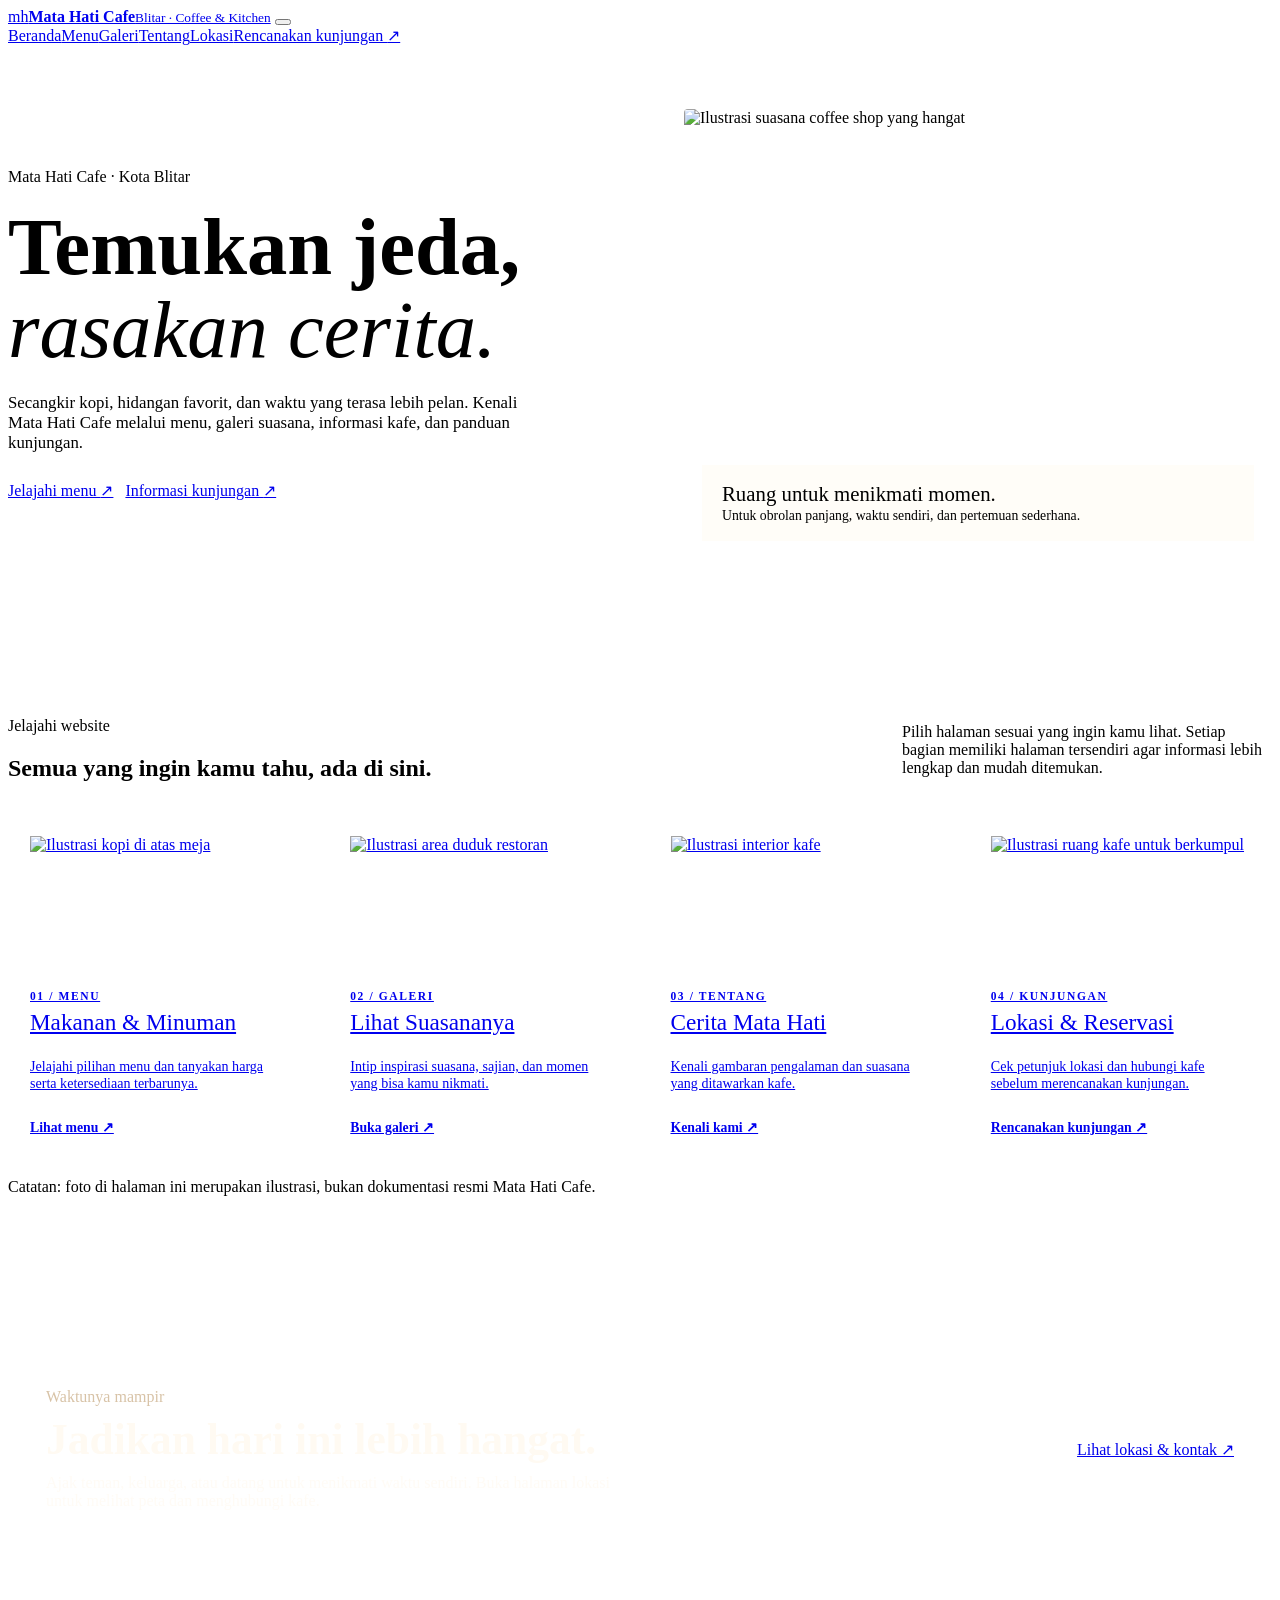
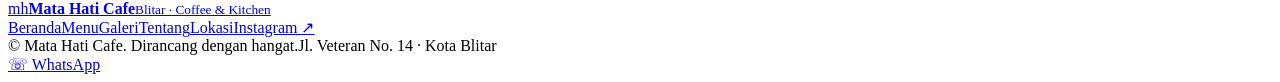
==== index.html @ 3504642a "Add files via upload" ====
<!DOCTYPE html>
<html lang="id">
<head>
  <meta charset="UTF-8">
  <meta name="viewport" content="width=device-width, initial-scale=1.0">
  <meta name="theme-color" content="#f7f1e7">
  <meta name="description" content="Jelajahi informasi Mata Hati Cafe Blitar: menu, galeri, cerita kafe, lokasi, dan reservasi.">
  <title>Beranda | Mata Hati Cafe Blitar</title>
  <link rel="preconnect" href="https://fonts.googleapis.com">
  <link rel="preconnect" href="https://fonts.gstatic.com" crossorigin>
  <link href="https://fonts.googleapis.com/css2?family=DM+Sans:wght@400;500;600;700&family=Playfair+Display:wght@500;600;700&display=swap" rel="stylesheet">
  <link rel="stylesheet" href="assets/style.css">
  <style>
    .home-intro { padding: 64px 0 76px; }
    .home-hero { display:grid; grid-template-columns: 1.02fr .98fr; gap: clamp(28px,5vw,72px); align-items:center; }
    .home-copy h1 { font-size:clamp(3rem,6.3vw,5.7rem); line-height:1.02; margin:20px 0 22px; }
    .home-copy h1 em { color:var(--brown); font-weight:500; }
    .home-copy p { color:var(--muted); max-width:530px; font-size:1.05rem; }
    .home-actions { display:flex; flex-wrap:wrap; gap:12px; margin-top:28px; }
    .home-image { position:relative; min-height:450px; border-radius:4px; overflow:hidden; background:var(--cream-deep); }
    .home-image img { width:100%; height:100%; min-height:450px; object-fit:cover; }
    .image-note { position:absolute; left:18px; right:18px; bottom:18px; padding:17px 20px; background:rgba(255,253,248,.94); backdrop-filter:blur(8px); }
    .image-note strong { display:block; font-family:var(--serif); font-size:1.3rem; font-weight:500; }
    .image-note span { color:var(--muted); font-size:.86rem; }
    .page-directory { padding:72px 0 86px; background:var(--paper); border-top:1px solid var(--line); }
    .directory-heading { display:flex; justify-content:space-between; align-items:end; gap:25px; margin-bottom:32px; }
    .directory-heading h2 { max-width:590px; margin-bottom:0; }
    .directory-heading p { max-width:370px; color:var(--muted); margin-bottom:5px; }
    .directory-grid { display:grid; grid-template-columns:repeat(4,minmax(0,1fr)); gap:17px; }
    .directory-card { display:flex; flex-direction:column; min-height:300px; padding:22px; border:1px solid var(--line); background:var(--cream); transition:transform .25s,box-shadow .25s; }
    .directory-card:hover { transform:translateY(-5px); box-shadow:var(--shadow); }
    .directory-card img { width:100%; height:135px; object-fit:cover; margin-bottom:19px; }
    .directory-number { color:var(--brown); font-size:.72rem; letter-spacing:.14em; font-weight:700; }
    .directory-card h3 { font-family:var(--serif); font-size:1.45rem; font-weight:500; margin:7px 0 8px; }
    .directory-card p { color:var(--muted); font-size:.88rem; margin-bottom:16px; }
    .directory-link { margin-top:auto; color:var(--brown-dark); font-weight:700; font-size:.86rem; }
    .visit-strip { padding:56px 0; }
    .visit-box { display:flex; justify-content:space-between; align-items:center; gap:24px; padding:34px 38px; background:var(--brown-dark); color:#fffaf2; }
    .visit-box h2 { font-size:clamp(1.9rem,3.4vw,3rem); margin:8px 0 10px; }
    .visit-box p { color:rgba(255,250,242,.75); margin:0; max-width:580px; }
    .visit-box .eyebrow { color:#d8c3a7; }
    @media(max-width:900px){.directory-grid{grid-template-columns:repeat(2,minmax(0,1fr))}.home-hero{grid-template-columns:1fr}.home-image,.home-image img{min-height:360px}.directory-heading{display:block}.directory-heading p{margin-top:18px}.visit-box{align-items:flex-start;flex-direction:column}}
    @media(max-width:520px){.home-intro{padding:40px 0 52px}.home-copy h1{font-size:3.1rem}.home-image,.home-image img{min-height:300px}.directory-grid{grid-template-columns:1fr}.directory-card{min-height:unset}.directory-card img{height:180px}.visit-box{padding:28px 23px}.home-actions .btn{width:100%}}
  </style>
</head>
<body>
  <header class="site-header">
    <nav class="nav container" aria-label="Navigasi utama">
      <a class="brand" href="index.html" aria-label="Mata Hati Cafe, beranda"><span class="brand-mark">mh</span><span class="brand-name"><strong>Mata Hati Cafe</strong><small>Blitar · Coffee &amp; Kitchen</small></span></a>
      <button class="menu-toggle" id="menuToggle" aria-label="Buka navigasi" aria-expanded="false" aria-controls="navLinks"><span></span><span></span></button>
      <div class="nav-links" id="navLinks">
        <a href="index.html" class="active">Beranda</a><a href="menu.html">Menu</a><a href="galeri.html">Galeri</a><a href="tentang.html">Tentang</a><a href="kunjungi.html">Lokasi</a><a class="btn nav-cta" href="kunjungi.html#reservasi">Rencanakan kunjungan <span class="arrow">↗</span></a>
      </div>
    </nav>
  </header>
  <main>
    <section class="home-intro"><div class="container home-hero">
      <div class="home-copy reveal"><span class="eyebrow">Mata Hati Cafe · Kota Blitar</span><h1>Temukan jeda,<br><em>rasakan cerita.</em></h1><p>Secangkir kopi, hidangan favorit, dan waktu yang terasa lebih pelan. Kenali Mata Hati Cafe melalui menu, galeri suasana, informasi kafe, dan panduan kunjungan.</p><div class="home-actions"><a class="btn" href="menu.html">Jelajahi menu <span class="arrow">↗</span></a><a class="btn btn-outline" href="kunjungi.html">Informasi kunjungan <span class="arrow">↗</span></a></div></div>
      <div class="home-image reveal delay-1"><img src="https://images.unsplash.com/photo-1445116572660-236099ec97a0?auto=format&fit=crop&w=1200&q=85" alt="Ilustrasi suasana coffee shop yang hangat"><div class="image-note"><strong>Ruang untuk menikmati momen.</strong><span>Untuk obrolan panjang, waktu sendiri, dan pertemuan sederhana.</span></div></div>
    </div></section>
    <section class="page-directory"><div class="container"><div class="directory-heading reveal"><div><span class="eyebrow">Jelajahi website</span><h2>Semua yang ingin kamu tahu, ada di sini.</h2></div><p>Pilih halaman sesuai yang ingin kamu lihat. Setiap bagian memiliki halaman tersendiri agar informasi lebih lengkap dan mudah ditemukan.</p></div>
      <div class="directory-grid">
        <a class="directory-card reveal" href="menu.html"><img src="https://images.unsplash.com/photo-1509042239860-f550ce710b93?auto=format&fit=crop&w=700&q=80" alt="Ilustrasi kopi di atas meja" loading="lazy"><span class="directory-number">01 / MENU</span><h3>Makanan &amp; Minuman</h3><p>Jelajahi pilihan menu dan tanyakan harga serta ketersediaan terbarunya.</p><span class="directory-link">Lihat menu ↗</span></a>
        <a class="directory-card reveal delay-1" href="galeri.html"><img src="https://images.unsplash.com/photo-1517248135467-4c7edcad34c4?auto=format&fit=crop&w=700&q=80" alt="Ilustrasi area duduk restoran" loading="lazy"><span class="directory-number">02 / GALERI</span><h3>Lihat Suasananya</h3><p>Intip inspirasi suasana, sajian, dan momen yang bisa kamu nikmati.</p><span class="directory-link">Buka galeri ↗</span></a>
        <a class="directory-card reveal delay-2" href="tentang.html"><img src="https://images.unsplash.com/photo-1554118811-1e0d58224f24?auto=format&fit=crop&w=700&q=80" alt="Ilustrasi interior kafe" loading="lazy"><span class="directory-number">03 / TENTANG</span><h3>Cerita Mata Hati</h3><p>Kenali gambaran pengalaman dan suasana yang ditawarkan kafe.</p><span class="directory-link">Kenali kami ↗</span></a>
        <a class="directory-card reveal" href="kunjungi.html"><img src="https://images.unsplash.com/photo-1521017432531-fbd92d768814?auto=format&fit=crop&w=700&q=80" alt="Ilustrasi ruang kafe untuk berkumpul" loading="lazy"><span class="directory-number">04 / KUNJUNGAN</span><h3>Lokasi &amp; Reservasi</h3><p>Cek petunjuk lokasi dan hubungi kafe sebelum merencanakan kunjungan.</p><span class="directory-link">Rencanakan kunjungan ↗</span></a>
      </div><p class="subtle" style="margin-top:20px">Catatan: foto di halaman ini merupakan ilustrasi, bukan dokumentasi resmi Mata Hati Cafe.</p>
    </div></section>
    <section class="visit-strip"><div class="container visit-box reveal"><div><span class="eyebrow">Waktunya mampir</span><h2>Jadikan hari ini lebih hangat.</h2><p>Ajak teman, keluarga, atau datang untuk menikmati waktu sendiri. Buka halaman lokasi untuk melihat peta dan menghubungi kafe.</p></div><a class="btn btn-light" href="kunjungi.html">Lihat lokasi &amp; kontak <span class="arrow">↗</span></a></div></section>
  </main>
  <footer><div class="container"><div class="footer-main"><a class="brand" href="index.html"><span class="brand-mark">mh</span><span class="brand-name"><strong>Mata Hati Cafe</strong><small>Blitar · Coffee &amp; Kitchen</small></span></a><div class="footer-links"><a href="index.html">Beranda</a><a href="menu.html">Menu</a><a href="galeri.html">Galeri</a><a href="tentang.html">Tentang</a><a href="kunjungi.html">Lokasi</a><a href="https://www.instagram.com/matahatiblitar/" target="_blank" rel="noopener">Instagram ↗</a></div></div><div class="footer-bottom"><span>© <span id="year"></span> Mata Hati Cafe. Dirancang dengan hangat.</span><span>Jl. Veteran No. 14 · Kota Blitar</span></div></div></footer>
  <a class="whatsapp-float" href="https://wa.me/628113661316" target="_blank" rel="noopener" aria-label="Hubungi Mata Hati Cafe melalui WhatsApp">☏ WhatsApp</a>
  <script src="assets/script.js"></script>
</body>
</html>
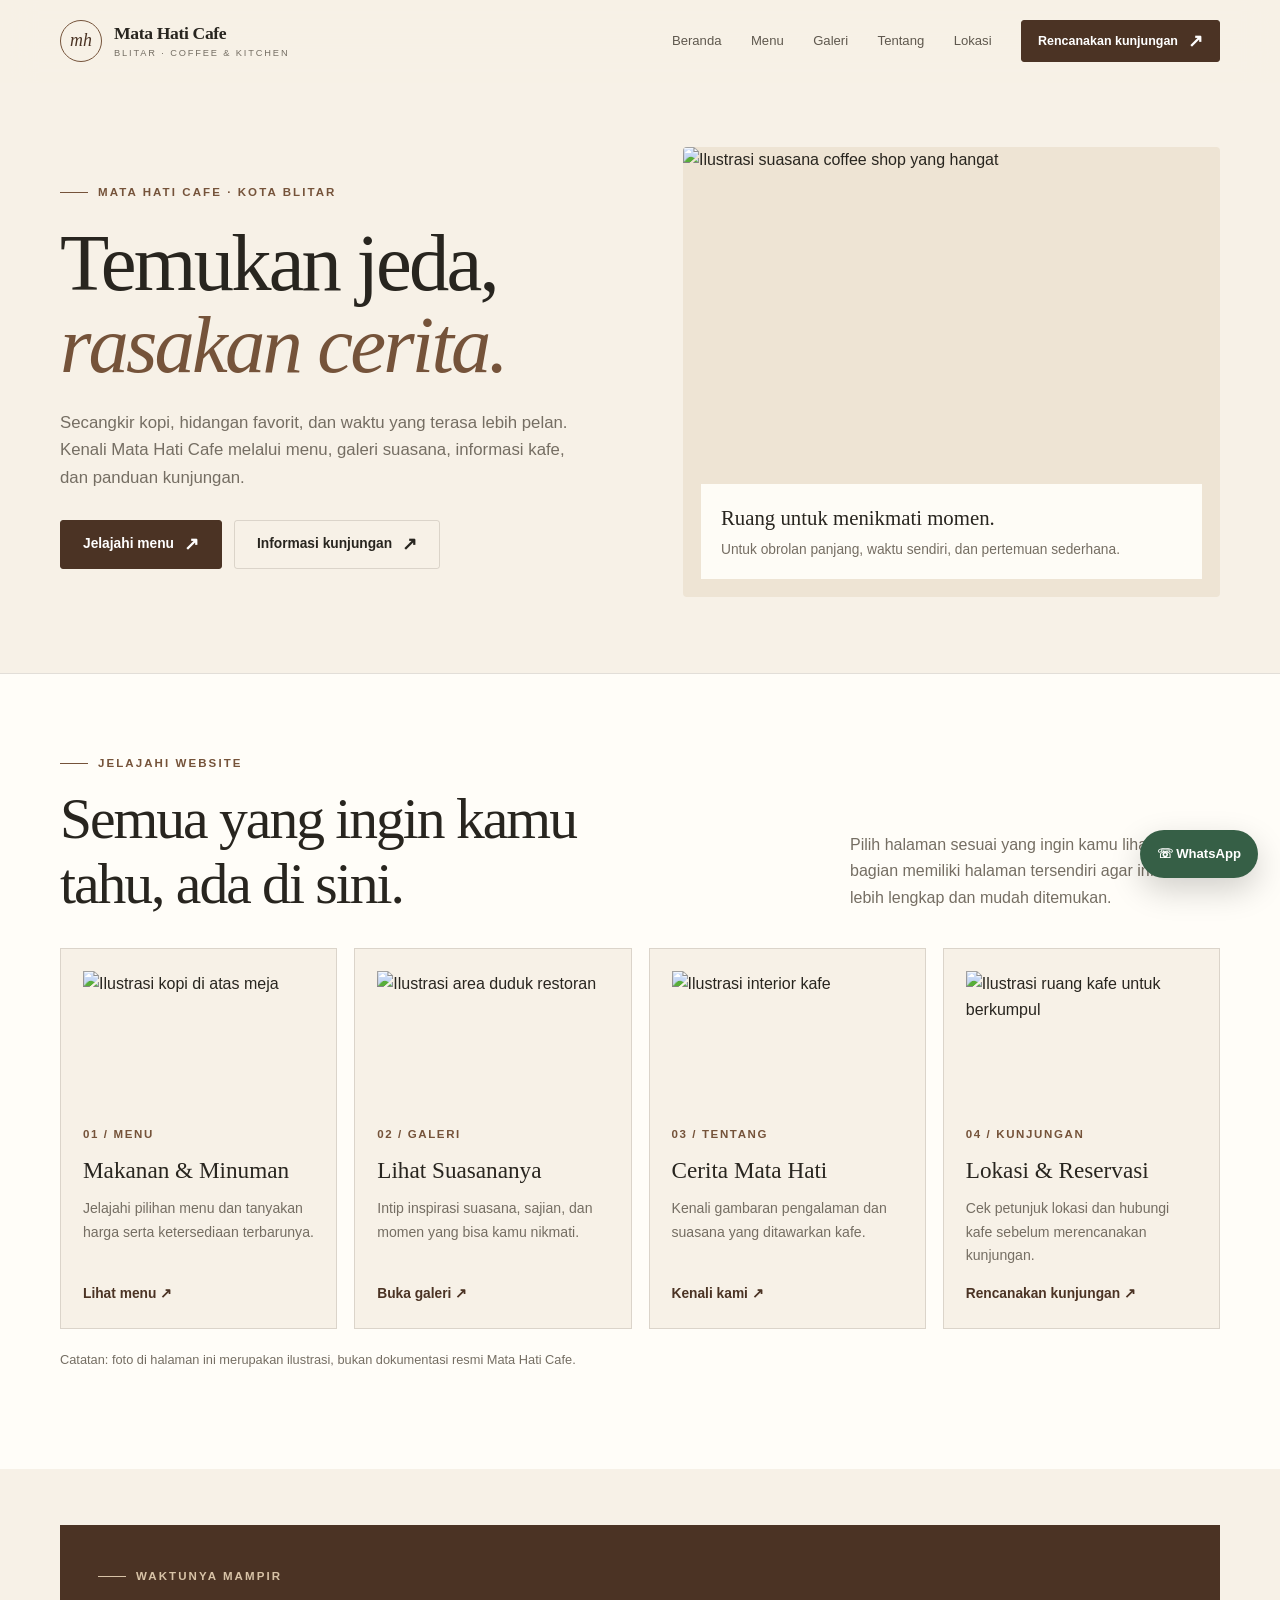
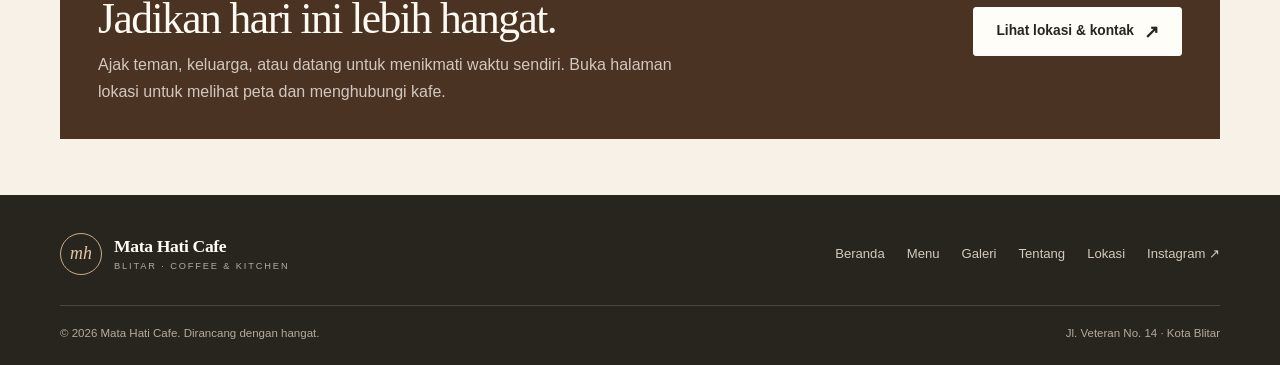
==== commit 16878c72: "Update index.html" ====
--- a/index.html
+++ b/index.html
@@ -9,7 +9,7 @@
   <link rel="preconnect" href="https://fonts.googleapis.com">
   <link rel="preconnect" href="https://fonts.gstatic.com" crossorigin>
   <link href="https://fonts.googleapis.com/css2?family=DM+Sans:wght@400;500;600;700&family=Playfair+Display:wght@500;600;700&display=swap" rel="stylesheet">
-  <link rel="stylesheet" href="assets/style.css">
+  <link rel="stylesheet" href="style.css">
   <style>
     .home-intro { padding: 64px 0 76px; }
     .home-hero { display:grid; grid-template-columns: 1.02fr .98fr; gap: clamp(28px,5vw,72px); align-items:center; }
@@ -70,6 +70,6 @@
   </main>
   <footer><div class="container"><div class="footer-main"><a class="brand" href="index.html"><span class="brand-mark">mh</span><span class="brand-name"><strong>Mata Hati Cafe</strong><small>Blitar · Coffee &amp; Kitchen</small></span></a><div class="footer-links"><a href="index.html">Beranda</a><a href="menu.html">Menu</a><a href="galeri.html">Galeri</a><a href="tentang.html">Tentang</a><a href="kunjungi.html">Lokasi</a><a href="https://www.instagram.com/matahatiblitar/" target="_blank" rel="noopener">Instagram ↗</a></div></div><div class="footer-bottom"><span>© <span id="year"></span> Mata Hati Cafe. Dirancang dengan hangat.</span><span>Jl. Veteran No. 14 · Kota Blitar</span></div></div></footer>
   <a class="whatsapp-float" href="https://wa.me/628113661316" target="_blank" rel="noopener" aria-label="Hubungi Mata Hati Cafe melalui WhatsApp">☏ WhatsApp</a>
-  <script src="assets/script.js"></script>
+  <script src="script.js"></script>
 </body>
 </html>
--- a/style.css
+++ b/style.css
@@ -0,0 +1,288 @@
+
+    :root {
+      --cream: #f7f1e7;
+      --cream-deep: #eee4d4;
+      --paper: #fffdf8;
+      --ink: #28251f;
+      --muted: #756e63;
+      --brown: #75533a;
+      --brown-dark: #4b3324;
+      --olive: #77745a;
+      --line: rgba(61, 47, 34, .15);
+      --shadow: 0 22px 60px rgba(54, 39, 26, .10);
+      --serif: "Playfair Display", Georgia, serif;
+      --sans: "DM Sans", Arial, sans-serif;
+    }
+    * { box-sizing: border-box; }
+    html { scroll-behavior: smooth; scroll-padding-top: 92px; }
+    body { margin: 0; background: var(--cream); color: var(--ink); font-family: var(--sans); line-height: 1.65; }
+    body.menu-open { overflow: hidden; }
+    img { display: block; max-width: 100%; }
+    a { color: inherit; text-decoration: none; }
+    button, input, select, textarea { font: inherit; }
+    button, a { -webkit-tap-highlight-color: transparent; }
+    .container { width: min(1160px, calc(100% - 44px)); margin-inline: auto; }
+    .eyebrow { display: inline-flex; align-items: center; gap: 10px; text-transform: uppercase; letter-spacing: .18em; font-size: .72rem; font-weight: 700; color: var(--brown); }
+    .eyebrow::before { content: ""; width: 28px; height: 1px; background: currentColor; }
+    h1, h2, h3, p { margin-top: 0; }
+    h1, h2, .serif { font-family: var(--serif); font-weight: 500; letter-spacing: -.035em; }
+    h2 { font-size: clamp(2.25rem, 4.5vw, 3.8rem); line-height: 1.12; margin: 14px 0 18px; }
+    .section-intro { max-width: 570px; color: var(--muted); font-size: 1rem; }
+    .section-head { display: flex; align-items: end; justify-content: space-between; gap: 32px; margin-bottom: 42px; }
+    .section-head > div:first-child { max-width: 620px; }
+    .btn { display: inline-flex; align-items: center; justify-content: center; gap: 10px; min-height: 49px; padding: 0 22px; border: 1px solid var(--brown-dark); border-radius: 3px; background: var(--brown-dark); color: white; font-size: .86rem; font-weight: 700; transition: transform .25s, background .25s, color .25s, border-color .25s; cursor: pointer; }
+    .btn:hover { transform: translateY(-2px); background: var(--brown); border-color: var(--brown); }
+    .btn-outline { color: var(--ink); background: transparent; border-color: var(--line); }
+    .btn-outline:hover { color: white; border-color: var(--brown-dark); }
+    .btn-light { background: var(--paper); color: var(--ink); border-color: var(--paper); }
+    .btn-light:hover { background: var(--cream-deep); color: var(--ink); border-color: var(--cream-deep); }
+    .arrow { font-size: 1.15rem; line-height: 1; }
+
+    /* Navigation */
+    .site-header { position: sticky; top: 0; z-index: 100; background: rgba(247, 241, 231, .92); backdrop-filter: blur(16px); border-bottom: 1px solid transparent; transition: border-color .25s; }
+    .site-header.scrolled { border-color: var(--line); }
+    .nav { min-height: 82px; display: flex; align-items: center; justify-content: space-between; gap: 24px; }
+    .brand { display: inline-flex; align-items: center; gap: 12px; flex-shrink: 0; }
+    .brand-mark { display: grid; place-items: center; width: 42px; height: 42px; border: 1px solid var(--brown); border-radius: 50%; color: var(--brown-dark); font-family: var(--serif); font-size: 1.12rem; font-style: italic; }
+    .brand-name { display: flex; flex-direction: column; line-height: 1.15; }
+    .brand-name strong { font-family: var(--serif); font-size: 1.1rem; font-weight: 600; letter-spacing: -.02em; }
+    .brand-name small { margin-top: 5px; color: var(--muted); font-size: .58rem; letter-spacing: .2em; text-transform: uppercase; }
+    .nav-links { display: flex; align-items: center; gap: clamp(16px, 2.3vw, 30px); }
+    .nav-links a:not(.btn) { position: relative; font-size: .82rem; color: #5f584e; transition: color .2s; }
+    .nav-links a:not(.btn)::after { position: absolute; bottom: -7px; left: 0; width: 0; height: 1px; background: var(--brown); content: ""; transition: width .25s; }
+    .nav-links a:not(.btn):hover { color: var(--brown-dark); }
+    .nav-links a:not(.btn):hover::after { width: 100%; }
+    .nav-cta { min-height: 42px; padding-inline: 16px; font-size: .78rem; }
+    .menu-toggle { display: none; width: 44px; height: 44px; border: 1px solid var(--line); background: transparent; border-radius: 3px; color: var(--ink); cursor: pointer; }
+    .menu-toggle span { display: block; width: 18px; height: 1px; margin: 5px auto; background: currentColor; transition: transform .2s; }
+
+    /* Hero */
+    .hero { padding: 34px 0 84px; }
+    .hero-grid { display: grid; grid-template-columns: .92fr 1.08fr; align-items: center; gap: clamp(38px, 7vw, 96px); min-height: 590px; }
+    .hero-copy { padding: 24px 0; position: relative; z-index: 1; }
+    .hero h1 { font-size: clamp(3.6rem, 7.2vw, 6.4rem); line-height: .98; margin: 22px 0 25px; }
+    .hero h1 em { color: var(--brown); font-weight: 500; }
+    .hero-copy > p { max-width: 460px; color: var(--muted); font-size: 1.02rem; margin-bottom: 30px; }
+    .hero-actions { display: flex; flex-wrap: wrap; gap: 12px; }
+    .hero-note { display: flex; align-items: center; gap: 13px; margin-top: 42px; color: var(--muted); font-size: .78rem; }
+    .note-dot { width: 7px; height: 7px; background: var(--olive); border-radius: 50%; box-shadow: 0 0 0 5px rgba(119,116,90,.12); }
+    .hero-visual { min-height: 570px; position: relative; }
+    .hero-image { position: absolute; inset: 0 24px 26px 42px; overflow: hidden; border-radius: 190px 190px 4px 4px; background: #b6a18a; }
+    .hero-image img { width: 100%; height: 100%; object-fit: cover; filter: saturate(.78); }
+    .hero-image::after { position: absolute; inset: 0; content: ""; background: linear-gradient(180deg, transparent 55%, rgba(30,22,16,.4)); }
+    .hero-stamp { position: absolute; z-index: 2; left: 0; bottom: 4px; width: 152px; aspect-ratio: 1; display: grid; place-items: center; text-align: center; border-radius: 50%; background: var(--paper); border: 1px solid var(--line); box-shadow: var(--shadow); padding: 22px; transform: rotate(-8deg); }
+    .hero-stamp span { font-family: var(--serif); font-size: 1.1rem; line-height: 1.15; }
+    .hero-stamp small { font-size: .58rem; letter-spacing: .16em; text-transform: uppercase; color: var(--muted); }
+    .hero-side-note { position: absolute; right: 0; top: 30px; writing-mode: vertical-rl; font-size: .65rem; letter-spacing: .2em; text-transform: uppercase; color: var(--muted); }
+
+    /* Experience */
+    .experience { padding: 96px 0; background: var(--paper); }
+    .experience-grid { display: grid; grid-template-columns: 1fr 1fr; gap: clamp(38px, 8vw, 100px); align-items: center; }
+    .experience-photo { position: relative; padding: 0 34px 32px 0; }
+    .experience-photo img { width: 100%; height: 480px; object-fit: cover; border-radius: 3px; }
+    .photo-caption { position: absolute; right: 0; bottom: 0; width: min(260px, 75%); padding: 20px 22px; background: var(--cream); border: 1px solid var(--line); }
+    .photo-caption strong { display: block; font-family: var(--serif); font-size: 1.35rem; font-weight: 500; }
+    .photo-caption span { font-size: .78rem; color: var(--muted); }
+    .experience-copy p { color: var(--muted); }
+    .feature-list { display: grid; grid-template-columns: 1fr 1fr; gap: 18px 24px; margin: 28px 0 30px; }
+    .feature { display: flex; gap: 11px; align-items: flex-start; font-size: .88rem; }
+    .feature-icon { flex: 0 0 34px; width: 34px; height: 34px; display: grid; place-items: center; border: 1px solid var(--line); border-radius: 50%; color: var(--brown); font-size: .9rem; }
+
+    /* Menu */
+    .menu-section { padding: 102px 0; }
+    .menu-card { display: grid; grid-template-columns: 1fr 1fr; background: var(--cream-deep); min-height: 310px; }
+    .menu-card-photo { min-height: 310px; overflow: hidden; }
+    .menu-card-photo img { width: 100%; height: 100%; object-fit: cover; }
+    .menu-card-copy { padding: clamp(28px, 5vw, 58px); display: flex; flex-direction: column; justify-content: center; align-items: flex-start; }
+    .menu-card-copy h3 { font-family: var(--serif); font-size: clamp(1.8rem, 3vw, 2.5rem); font-weight: 500; line-height: 1.1; margin: 14px 0; }
+    .menu-card-copy p { color: var(--muted); font-size: .92rem; }
+    .menu-categories { display: grid; grid-template-columns: repeat(4, 1fr); gap: 14px; margin-top: 18px; }
+    .menu-category { min-height: 110px; padding: 20px 16px; border: 1px solid var(--line); display: flex; flex-direction: column; justify-content: space-between; transition: background .2s, transform .2s; }
+    .menu-category:hover { background: rgba(255,253,248,.65); transform: translateY(-3px); }
+    .menu-category span { color: var(--brown); font-size: 1.25rem; }
+    .menu-category strong { font-size: .88rem; font-weight: 600; }
+    .menu-disclaimer { margin: 17px 0 0; font-size: .78rem; color: var(--muted); }
+
+    /* Gallery */
+    .gallery-section { padding: 92px 0 106px; background: var(--brown-dark); color: var(--paper); }
+    .gallery-section .eyebrow { color: #d7c1a4; }
+    .gallery-section .section-intro { color: #d0c4b5; }
+    .gallery-section h2 { color: var(--paper); }
+    .gallery-grid { display: grid; grid-template-columns: 1.12fr .88fr .88fr; grid-template-rows: 230px 230px; gap: 14px; }
+    .gallery-item { overflow: hidden; position: relative; background: #6d5948; }
+    .gallery-item:first-child { grid-row: span 2; }
+    .gallery-item img { width: 100%; height: 100%; object-fit: cover; opacity: .9; transition: transform .6s, opacity .4s; }
+    .gallery-item:hover img { transform: scale(1.045); opacity: 1; }
+    .gallery-item::after { content: ""; position: absolute; inset: 45% 0 0; background: linear-gradient(transparent, rgba(22,16,11,.45)); pointer-events: none; }
+    .gallery-label { position: absolute; z-index: 1; left: 20px; bottom: 17px; font-size: .8rem; letter-spacing: .04em; }
+
+    /* Reviews */
+    .reviews { padding: 102px 0; background: var(--paper); }
+    .reviews-grid { display: grid; grid-template-columns: .82fr 1.18fr; gap: 56px; align-items: center; }
+    .rating-panel { background: var(--cream); padding: 34px; border: 1px solid var(--line); }
+    .rating-number { font-family: var(--serif); font-size: 4rem; line-height: 1; }
+    .stars { color: #a47a3f; letter-spacing: .12em; font-size: 1rem; margin: 10px 0; }
+    .rating-panel p { color: var(--muted); font-size: .84rem; margin-bottom: 0; }
+    .review-quote { border-top: 1px solid var(--line); padding-top: 24px; margin-top: 24px; }
+    .review-quote blockquote { font-family: var(--serif); font-size: clamp(1.35rem, 2.5vw, 2rem); line-height: 1.35; margin: 0 0 18px; }
+    .review-quote cite { font-size: .8rem; color: var(--muted); font-style: normal; }
+    .review-note { margin-top: 24px; font-size: .76rem; color: var(--muted); }
+
+    /* Location */
+    .visit-section { padding: 100px 0; }
+    .visit-grid { display: grid; grid-template-columns: .9fr 1.1fr; gap: 54px; align-items: stretch; }
+    .visit-copy { padding: 12px 0; }
+    .contact-line { display: flex; gap: 15px; padding: 18px 0; border-bottom: 1px solid var(--line); }
+    .contact-line:first-of-type { margin-top: 24px; border-top: 1px solid var(--line); }
+    .contact-line .feature-icon { flex-shrink: 0; }
+    .contact-line strong { display: block; font-size: .88rem; margin-bottom: 3px; }
+    .contact-line span, .contact-line a { display: block; color: var(--muted); font-size: .84rem; }
+    .visit-actions { display: flex; flex-wrap: wrap; gap: 10px; margin-top: 26px; }
+    .map-frame { min-height: 440px; background: var(--cream-deep); border: 1px solid var(--line); position: relative; overflow: hidden; }
+    .map-frame iframe { width: 100%; height: 100%; min-height: 440px; border: 0; filter: grayscale(.2) sepia(.12); }
+    .map-overlay-link { position: absolute; right: 15px; top: 15px; z-index: 2; }
+
+    /* Reservation */
+    .reservation { padding: 78px 0; background: var(--cream-deep); }
+    .reservation-box { display: grid; grid-template-columns: 1fr auto; align-items: center; gap: 36px; }
+    .reservation h2 { max-width: 680px; margin-bottom: 12px; }
+    .reservation p { max-width: 620px; color: var(--muted); margin-bottom: 0; }
+    .reservation .btn { white-space: nowrap; }
+
+    /* Footer */
+    footer { background: #28251f; color: var(--paper); padding: 38px 0 22px; }
+    .footer-main { display: flex; justify-content: space-between; align-items: center; gap: 28px; padding-bottom: 30px; }
+    footer .brand-mark { border-color: #c9ad8b; color: #e2c7a7; }
+    footer .brand-name small { color: #b6aa9b; }
+    footer .brand-name strong { color: var(--paper); }
+    .footer-links { display: flex; gap: 22px; flex-wrap: wrap; color: #d4c9bc; font-size: .82rem; }
+    .footer-links a:hover { color: white; }
+    .footer-bottom { display: flex; justify-content: space-between; gap: 20px; border-top: 1px solid rgba(255,255,255,.15); padding-top: 18px; color: #b6aa9b; font-size: .72rem; }
+
+    .whatsapp-float { position: fixed; right: 22px; bottom: 22px; z-index: 90; display: flex; align-items: center; gap: 9px; padding: 13px 17px; border-radius: 999px; color: #fff; background: #365f46; box-shadow: 0 12px 32px rgba(0,0,0,.18); font-size: .82rem; font-weight: 700; transition: transform .2s; }
+    .whatsapp-float:hover { transform: translateY(-3px); }
+    .whatsapp-float svg { width: 18px; height: 18px; fill: currentColor; }
+    .reveal { opacity: 0; transform: translateY(22px); transition: opacity .7s ease, transform .7s ease; }
+    .reveal.visible { opacity: 1; transform: translateY(0); }
+    .delay-1 { transition-delay: .12s; }
+    .delay-2 { transition-delay: .22s; }
+    .delay-3 { transition-delay: .32s; }
+    :focus-visible { outline: 2px solid var(--brown); outline-offset: 4px; }
+
+    @media (max-width: 920px) {
+      .nav-links { gap: 15px; }
+      .nav-links a:not(.btn) { font-size: .76rem; }
+      .nav-cta { padding-inline: 12px; }
+      .hero-grid { gap: 35px; grid-template-columns: .95fr 1.05fr; }
+      .hero h1 { font-size: clamp(3.2rem, 7vw, 5rem); }
+      .hero-visual { min-height: 490px; }
+      .experience-grid, .reviews-grid, .visit-grid { gap: 36px; }
+      .gallery-grid { grid-template-rows: 190px 190px; }
+    }
+    @media (max-width: 760px) {
+      .container { width: min(100% - 36px, 560px); }
+      .nav { min-height: 72px; }
+      .menu-toggle { display: block; }
+      .nav-links { position: fixed; inset: 72px 0 auto; display: flex; flex-direction: column; align-items: stretch; gap: 0; padding: 12px 22px 24px; background: var(--cream); border-bottom: 1px solid var(--line); box-shadow: 0 22px 30px rgba(54,39,26,.08); transform: translateY(-130%); visibility: hidden; transition: transform .3s ease, visibility .3s; }
+      .nav-links.open { transform: translateY(0); visibility: visible; }
+      .nav-links a:not(.btn) { padding: 14px 0; border-bottom: 1px solid var(--line); font-size: .95rem; }
+      .nav-links a:not(.btn)::after { display: none; }
+      .nav-cta { margin-top: 16px; }
+      .hero { padding: 20px 0 62px; }
+      .hero-grid { grid-template-columns: 1fr; gap: 26px; min-height: auto; }
+      .hero-copy { padding: 24px 0 0; }
+      .hero h1 { max-width: 560px; font-size: clamp(3.5rem, 14vw, 5.4rem); }
+      .hero-copy > p { font-size: .96rem; }
+      .hero-note { margin-top: 28px; }
+      .hero-visual { min-height: min(116vw, 520px); }
+      .hero-image { inset: 0 20px 24px 26px; border-radius: 170px 170px 3px 3px; }
+      .hero-stamp { width: 124px; padding: 15px; }
+      .hero-stamp span { font-size: 1rem; }
+      .hero-side-note { right: 0; top: 14px; }
+      .experience, .menu-section, .reviews, .visit-section { padding: 72px 0; }
+      .experience-grid, .reviews-grid, .visit-grid { grid-template-columns: 1fr; }
+      .experience-photo img { height: 380px; }
+      .section-head { display: block; margin-bottom: 30px; }
+      .section-head .section-intro { margin-bottom: 0; }
+      .menu-card { grid-template-columns: 1fr; }
+      .menu-card-photo { min-height: 250px; height: 250px; }
+      .menu-categories { grid-template-columns: 1fr 1fr; }
+      .menu-category { min-height: 96px; }
+      .gallery-section { padding: 72px 0 78px; }
+      .gallery-grid { grid-template-columns: 1fr 1fr; grid-template-rows: 240px 170px 170px; }
+      .gallery-item:first-child { grid-column: span 2; grid-row: auto; }
+      .gallery-label { left: 14px; bottom: 12px; font-size: .75rem; }
+      .rating-panel { padding: 27px; }
+      .map-frame, .map-frame iframe { min-height: 340px; }
+      .reservation { padding: 62px 0; }
+      .reservation-box { grid-template-columns: 1fr; gap: 24px; }
+      .reservation .btn { justify-self: start; }
+      .footer-main { align-items: flex-start; flex-direction: column; }
+      .footer-bottom { flex-direction: column; gap: 8px; }
+      .whatsapp-float { right: 14px; bottom: 14px; padding: 12px 14px; }
+    }
+    @media (prefers-reduced-motion: reduce) {
+      *, *::before, *::after { scroll-behavior: auto !important; transition-duration: .01ms !important; animation-duration: .01ms !important; animation-iteration-count: 1 !important; }
+      .reveal { opacity: 1; transform: none; }
+    }
+  
+/* Multi-page additions */
+.page-hero { padding: 82px 0 76px; background: var(--cream-deep); border-bottom: 1px solid var(--line); }
+.page-hero-grid { display:grid; grid-template-columns:1.1fr .9fr; gap:54px; align-items:center; }
+.page-hero h1 { font-size:clamp(3rem,6vw,5.6rem); line-height:1; margin:18px 0 22px; }
+.page-hero p { max-width:600px; color:var(--muted); }
+.page-hero-image { height:400px; overflow:hidden; border-radius:170px 170px 4px 4px; }
+.page-hero-image img { width:100%;height:100%;object-fit:cover; }
+.page-body { padding:82px 0; }
+.page-body.paper { background:var(--paper); }
+.page-title { max-width:760px; margin-bottom:42px; }
+.page-title h2 { margin-bottom:14px; }
+.page-title p { color:var(--muted); }
+.menu-filter { display:flex; flex-wrap:wrap; gap:10px; margin:28px 0 34px; }
+.filter-btn { border:1px solid var(--line); background:transparent; color:var(--ink); padding:10px 17px; border-radius:99px; cursor:pointer; font-size:.82rem; transition:all .2s; }
+.filter-btn.active,.filter-btn:hover { background:var(--brown-dark); border-color:var(--brown-dark); color:#fff; }
+.menu-grid { display:grid; grid-template-columns:repeat(3,minmax(0,1fr)); gap:20px; }
+.food-card { background:var(--paper); border:1px solid var(--line); overflow:hidden; transition:transform .25s,box-shadow .25s; }
+.food-card:hover { transform:translateY(-5px); box-shadow:var(--shadow); }
+.food-card[hidden] { display:none; }
+.food-card img { width:100%; height:210px; object-fit:cover; }
+.food-card-copy { padding:20px; }
+.food-card-copy .food-type { color:var(--brown); font-size:.68rem; letter-spacing:.14em; text-transform:uppercase; font-weight:700; }
+.food-card h3 { font:500 1.45rem var(--serif); margin:9px 0; }
+.food-card p { font-size:.85rem; color:var(--muted); margin-bottom:15px; }
+.food-card .food-foot { display:flex; justify-content:space-between; gap:12px; align-items:center; padding-top:13px; border-top:1px solid var(--line); font-size:.75rem; }
+.food-foot a { color:var(--brown); font-weight:700; }
+.notice { padding:17px 20px; background:var(--cream-deep); border-left:3px solid var(--brown); color:var(--muted); font-size:.82rem; margin-top:28px; }
+.gallery-page-grid { display:grid; grid-template-columns:repeat(3,1fr); gap:16px; }
+.gallery-tile { position:relative; height:300px; overflow:hidden; background:var(--cream-deep); }
+.gallery-tile:nth-child(3n+2) { height:350px; }
+.gallery-tile img { width:100%;height:100%;object-fit:cover;transition:transform .6s; }
+.gallery-tile:hover img { transform:scale(1.05); }
+.gallery-tile::after { content:"";position:absolute;inset:45% 0 0;background:linear-gradient(transparent,rgba(25,18,12,.62)); }
+.gallery-tile span { position:absolute;z-index:1;left:20px;bottom:18px;color:white;font:500 1.2rem var(--serif); }
+.story-grid { display:grid;grid-template-columns:1fr 1fr;gap:70px;align-items:center; }
+.story-image { height:560px;overflow:hidden; }
+.story-image img { width:100%;height:100%;object-fit:cover; }
+.story-copy p { color:var(--muted); }
+.story-points { display:grid;grid-template-columns:1fr 1fr;gap:20px;margin-top:30px; }
+.story-point { border-top:1px solid var(--line);padding-top:15px; }
+.story-point strong { display:block;font:500 1.25rem var(--serif);margin-bottom:5px; }
+.story-point span { font-size:.82rem;color:var(--muted); }
+.visit-page-grid { display:grid;grid-template-columns:.85fr 1.15fr;gap:50px;align-items:start; }
+.info-card { background:var(--paper);border:1px solid var(--line);padding:26px;margin-bottom:15px; }
+.info-card h3 { font:500 1.3rem var(--serif);margin-bottom:8px; }
+.info-card p,.info-card a { color:var(--muted);font-size:.9rem;margin-bottom:0; }
+.map-frame { min-height:470px; position:relative; overflow:hidden; border:1px solid var(--line); background:var(--cream-deep); }
+.map-frame iframe { width:100%;height:470px;border:0; }
+.form-card { background:var(--paper);border:1px solid var(--line);padding:30px; }
+.form-grid { display:grid;grid-template-columns:1fr 1fr;gap:16px; }
+.form-field { display:flex;flex-direction:column;gap:7px; }
+.form-field.full { grid-column:1/-1; }
+.form-field label { font-size:.78rem;font-weight:700;color:var(--muted); }
+.form-field input,.form-field select,.form-field textarea { width:100%;border:1px solid var(--line);background:#fffdf8;padding:12px 13px;border-radius:2px;color:var(--ink); }
+.form-field textarea { min-height:100px;resize:vertical; }
+.form-card .btn { margin-top:18px; }
+.subtle { color:var(--muted);font-size:.8rem; }
+@media(max-width:920px){.menu-grid{grid-template-columns:repeat(2,minmax(0,1fr));}.story-grid{gap:36px}.gallery-page-grid{grid-template-columns:repeat(2,1fr)}.gallery-tile:nth-child(3n+2){height:300px}}
+@media(max-width:760px){.page-hero{padding:54px 0}.page-hero-grid,.story-grid,.visit-page-grid{grid-template-columns:1fr;gap:28px}.page-hero-image{height:330px}.page-body{padding:64px 0}.menu-grid{grid-template-columns:1fr 1fr;gap:12px}.food-card img{height:150px}.food-card-copy{padding:14px}.food-card h3{font-size:1.18rem}.food-card p{font-size:.78rem}.food-card .food-foot{display:block}.food-foot a{display:block;margin-top:7px}.gallery-page-grid{gap:10px}.gallery-tile,.gallery-tile:nth-child(3n+2){height:230px}.story-image{height:380px}.story-points{gap:14px}.map-frame,.map-frame iframe{min-height:360px;height:360px}.form-card{padding:20px}.form-grid{grid-template-columns:1fr}.form-field.full{grid-column:auto}}
+@media(max-width:420px){.menu-grid{grid-template-columns:1fr}.food-card img{height:210px}.gallery-tile,.gallery-tile:nth-child(3n+2){height:190px}.gallery-tile span{left:12px;bottom:12px;font-size:1rem}}
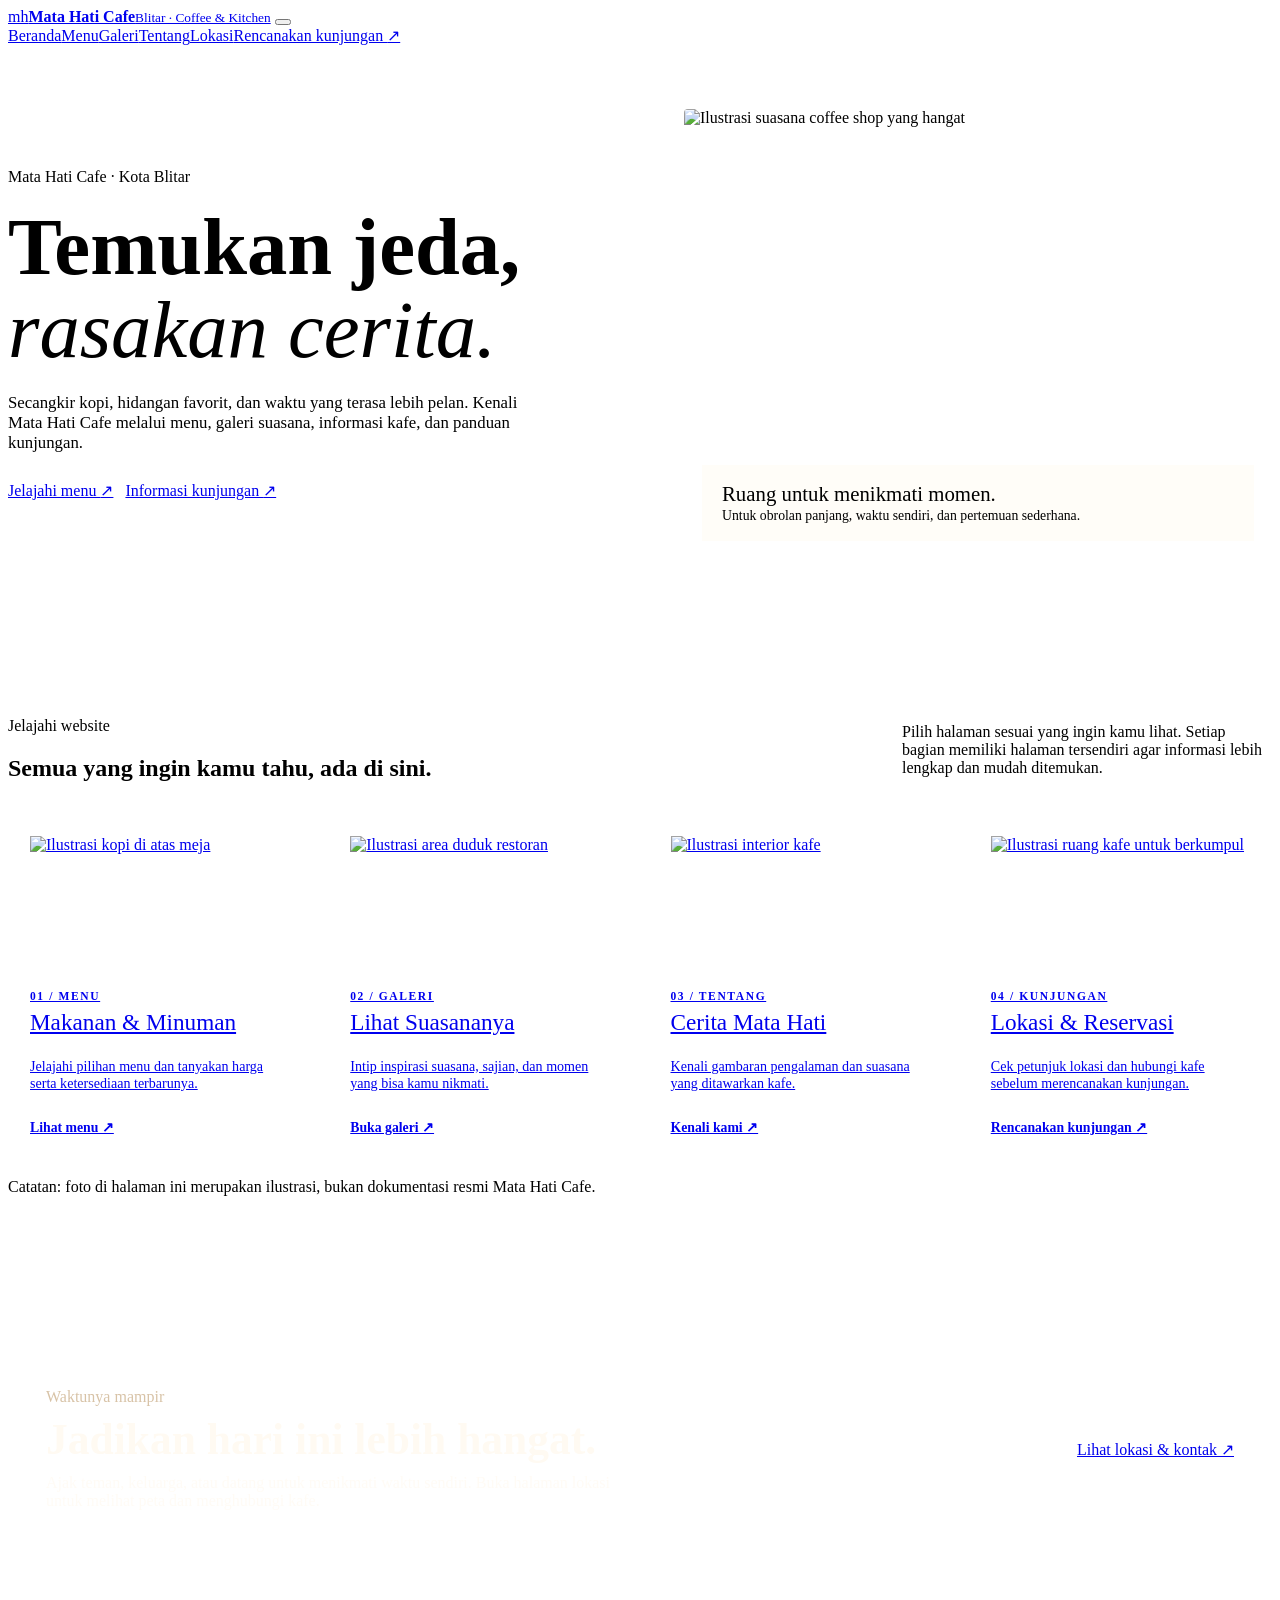
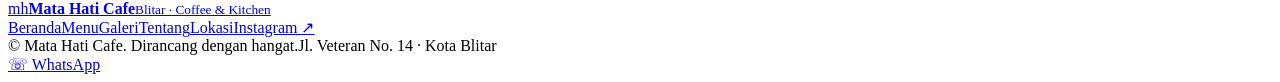
==== commit 74ec8570: "Update index.html" ====
--- a/index.html
+++ b/index.html
@@ -9,7 +9,7 @@
   <link rel="preconnect" href="https://fonts.googleapis.com">
   <link rel="preconnect" href="https://fonts.gstatic.com" crossorigin>
   <link href="https://fonts.googleapis.com/css2?family=DM+Sans:wght@400;500;600;700&family=Playfair+Display:wght@500;600;700&display=swap" rel="stylesheet">
-  <link rel="stylesheet" href="style.css">
+  <link rel="stylesheet" href="assets/style.css">
   <style>
     .home-intro { padding: 64px 0 76px; }
     .home-hero { display:grid; grid-template-columns: 1.02fr .98fr; gap: clamp(28px,5vw,72px); align-items:center; }
@@ -70,6 +70,6 @@
   </main>
   <footer><div class="container"><div class="footer-main"><a class="brand" href="index.html"><span class="brand-mark">mh</span><span class="brand-name"><strong>Mata Hati Cafe</strong><small>Blitar · Coffee &amp; Kitchen</small></span></a><div class="footer-links"><a href="index.html">Beranda</a><a href="menu.html">Menu</a><a href="galeri.html">Galeri</a><a href="tentang.html">Tentang</a><a href="kunjungi.html">Lokasi</a><a href="https://www.instagram.com/matahatiblitar/" target="_blank" rel="noopener">Instagram ↗</a></div></div><div class="footer-bottom"><span>© <span id="year"></span> Mata Hati Cafe. Dirancang dengan hangat.</span><span>Jl. Veteran No. 14 · Kota Blitar</span></div></div></footer>
   <a class="whatsapp-float" href="https://wa.me/628113661316" target="_blank" rel="noopener" aria-label="Hubungi Mata Hati Cafe melalui WhatsApp">☏ WhatsApp</a>
-  <script src="script.js"></script>
+  <script src="assets/script.js"></script>
 </body>
 </html>
